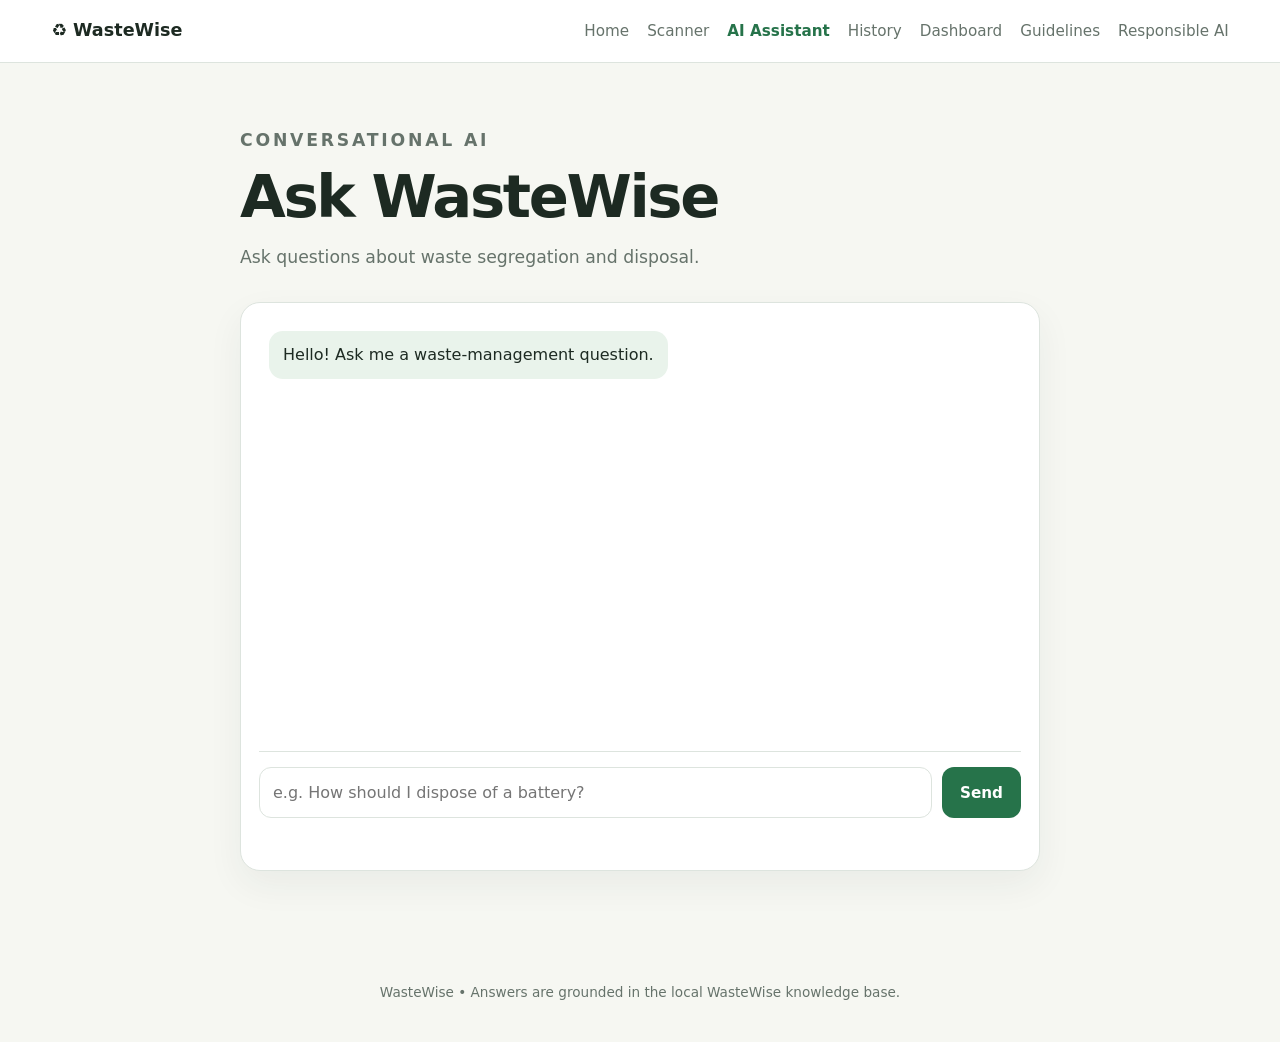
==== frontend/assistant.html @ 445946f4 "Add WasteWise AI application" ====
<!DOCTYPE html>
<html lang="en">
<head>
  <meta charset="UTF-8" />
  <meta name="viewport" content="width=device-width, initial-scale=1.0" />
  <title>AI Assistant | WasteWise</title>
  <link rel="stylesheet" href="css/style.css" />
</head>
<body>
<header class="topbar">
  <div class="brand">♻ <span>WasteWise</span></div>
  <nav>
    <a href="index.html">Home</a>
    <a href="scanner.html">Scanner</a>
    <a class="active" href="assistant.html">AI Assistant</a>
    <a href="history.html">History</a>
    <a href="dashboard.html">Dashboard</a>
    <a href="guidelines.html">Guidelines</a>
    <a href="responsible-ai.html">Responsible AI</a>
  </nav>
</header>

<main class="container page narrow">
  <section class="page-heading">
    <p class="eyebrow">CONVERSATIONAL AI</p>
    <h1>Ask WasteWise</h1>
    <p>Ask questions about waste segregation and disposal.</p>
  </section>

  <section class="panel chat-panel">
    <div id="messages" class="messages">
      <div class="message assistant">Hello! Ask me a waste-management question.</div>
    </div>
    <form id="chatForm" class="chat-form">
      <input id="question" type="text" placeholder="e.g. How should I dispose of a battery?" autocomplete="off" />
      <button class="btn primary" type="submit">Send</button>
    </form>
    <p id="chatStatus" class="status"></p>
  </section>
</main>

<footer><p>WasteWise • Answers are grounded in the local WasteWise knowledge base.</p></footer>
<script src="js/assistant.js"></script>
</body>
</html>
---- frontend/css/style.css ----
:root {
  --bg: #f6f7f2;
  --surface: #ffffff;
  --text: #1d2a22;
  --muted: #66736b;
  --line: #dde4de;
  --accent: #26734a;
  --accent-dark: #1c5c3a;
  --soft: #e9f3eb;
  --danger: #a33a2c;
  --warning-bg: #fff8e8;
  --warning-border: #ead1a2;
  --warning-text: #6f5324;
  font-family: Inter, system-ui, -apple-system, BlinkMacSystemFont, "Segoe UI", sans-serif;
}

*,
*::before,
*::after { box-sizing: border-box; }

html { scroll-behavior: smooth; }

body {
  margin: 0;
  min-width: 320px;
  background: var(--bg);
  color: var(--text);
  overflow-x: hidden;
  line-height: 1.45;
  -webkit-text-size-adjust: 100%;
}

img,
svg { max-width: 100%; }

button,
input { font: inherit; }

button { -webkit-tap-highlight-color: transparent; }

a { color: inherit; text-decoration: none; }

a:focus-visible,
button:focus-visible,
input:focus-visible,
label:focus-visible {
  outline: 3px solid rgba(38, 115, 74, .25);
  outline-offset: 2px;
}

.topbar {
  position: sticky;
  top: 0;
  z-index: 20;
  display: flex;
  align-items: center;
  justify-content: space-between;
  gap: 20px;
  width: 100%;
  padding: 14px clamp(16px, 4vw, 72px);
  background: rgba(255, 255, 255, .96);
  border-bottom: 1px solid var(--line);
  backdrop-filter: blur(10px);
}

.brand {
  flex: 0 0 auto;
  white-space: nowrap;
  font-weight: 800;
  font-size: clamp(1rem, 1.7vw, 1.1rem);
}

.topbar nav {
  display: flex;
  align-items: center;
  justify-content: flex-end;
  gap: 18px;
  flex-wrap: wrap;
  min-width: 0;
  color: var(--muted);
  font-size: .95rem;
}

.topbar nav a {
  padding: 6px 0;
  white-space: nowrap;
}

.topbar nav a:hover,
.topbar nav .active { color: var(--accent); font-weight: 700; }

.container {
  width: min(1120px, calc(100% - 40px));
  margin-inline: auto;
}

.hero {
  min-height: calc(100svh - 72px);
  display: grid;
  grid-template-columns: minmax(0, 1.15fr) minmax(300px, .85fr);
  gap: clamp(36px, 7vw, 80px);
  align-items: center;
  padding: clamp(44px, 7vw, 80px) 0;
}

.eyebrow {
  color: var(--accent);
  font-size: .8rem;
  font-weight: 800;
  letter-spacing: .16em;
  margin: 0 0 12px;
}

h1 {
  margin: 0;
  font-size: clamp(2.4rem, 6vw, 4.8rem);
  line-height: 1.02;
  letter-spacing: -.04em;
  overflow-wrap: anywhere;
}

h2,
h3 { line-height: 1.2; }

.subtitle,
.page-heading p {
  color: var(--muted);
  font-size: clamp(1rem, 1.8vw, 1.08rem);
  line-height: 1.6;
  max-width: 680px;
}

.actions {
  display: flex;
  gap: 12px;
  flex-wrap: wrap;
  margin: 28px 0;
}

.btn {
  display: inline-flex;
  justify-content: center;
  align-items: center;
  min-height: 46px;
  border: 0;
  border-radius: 12px;
  padding: 12px 18px;
  cursor: pointer;
  font-weight: 750;
  font-size: .95rem;
  transition: transform .15s ease, background-color .15s ease, border-color .15s ease;
}

.btn:hover { transform: translateY(-1px); }
.btn.primary { background: var(--accent); color: #fff; }
.btn.primary:hover { background: var(--accent-dark); }
.btn.secondary { background: var(--surface); border: 1px solid var(--line); }
.btn:disabled { opacity: .5; cursor: not-allowed; transform: none; }
.full { width: 100%; margin-top: 18px; }

.stats {
  display: flex;
  gap: clamp(18px, 4vw, 34px);
  flex-wrap: wrap;
  margin-top: 40px;
}

.stats div { display: grid; gap: 4px; min-width: 92px; }
.stats strong { font-size: 1.5rem; }
.stats span { color: var(--muted); font-size: .85rem; }

.feature-card,
.panel,
.category-card,
.card,
.metric-card {
  background: var(--surface);
  border: 1px solid var(--line);
  box-shadow: 0 14px 36px rgba(38, 58, 45, .06);
}

.feature-card,
.panel,
.category-card,
.card,
.metric-card { border-radius: 20px; }

.feature-card { padding: clamp(24px, 4vw, 38px); }
.feature-icon { font-size: clamp(2.5rem, 6vw, 3.5rem); margin-bottom: 20px; }
.feature-card h2 { margin: 0 0 8px; }
.feature-card p { color: var(--muted); line-height: 1.6; }
.text-link { color: var(--accent); font-weight: 750; }

.page { padding: clamp(40px, 6vw, 64px) 0 72px; }
.page-heading { margin-bottom: 30px; }
.page-heading h1 { font-size: clamp(2.25rem, 5vw, 3.7rem); }

.scanner-grid {
  display: grid;
  grid-template-columns: repeat(2, minmax(0, 1fr));
  gap: 24px;
  align-items: stretch;
}

.panel { padding: clamp(20px, 3vw, 26px); min-width: 0; }

.upload-box {
  min-height: 300px;
  border: 2px dashed #cfdad1;
  border-radius: 16px;
  display: grid;
  place-items: center;
  align-content: center;
  text-align: center;
  cursor: pointer;
  padding: 22px;
  background: #fbfcfa;
  transition: border-color .15s ease, background-color .15s ease;
}

.upload-box:hover { border-color: var(--accent); background: var(--soft); }
.upload-icon { font-size: 3rem; }
.upload-box h2 { margin: 12px 0 6px; }
.upload-box p { margin: 0; color: var(--muted); }

.preview {
  display: block;
  width: 100%;
  height: min(320px, 42vw);
  min-height: 220px;
  object-fit: contain;
  border-radius: 14px;
  margin-top: 18px;
  background: #f1f4f1;
}

.hidden { display: none !important; }
.status { min-height: 22px; margin: 12px 0 0; color: var(--muted); font-size: .9rem; }
.status.error { color: var(--danger); }
.panel-title { font-weight: 800; margin-bottom: 18px; }

.empty-state {
  min-height: 355px;
  display: grid;
  place-items: center;
  text-align: center;
  color: var(--muted);
  align-content: center;
  gap: 8px;
}

.empty-state div { font-size: 3rem; }

.result-row {
  display: flex;
  justify-content: space-between;
  align-items: flex-start;
  gap: 18px;
  padding: 15px 0;
  border-bottom: 1px solid var(--line);
}

.result-row span,
.result-block span { color: var(--muted); }
.result-row strong { max-width: 60%; text-align: right; overflow-wrap: anywhere; }
.result-block { padding: 18px 0; }
.result-block p { line-height: 1.5; }

.recommendation {
  background: var(--soft);
  border-radius: 14px;
  padding: 18px;
  margin-top: 6px;
}

.recommendation span { font-weight: 800; }
.recommendation p { line-height: 1.55; margin: 10px 0 8px; overflow-wrap: anywhere; }
.recommendation small { color: var(--muted); display: block; line-height: 1.45; }

.narrow { width: min(800px, calc(100% - 40px)); }

.chat-panel { padding: 18px; }

.messages {
  min-height: 430px;
  max-height: 55svh;
  overflow-y: auto;
  padding: 10px;
  display: flex;
  flex-direction: column;
  gap: 10px;
  overscroll-behavior: contain;
}

.message {
  max-width: min(80%, 680px);
  padding: 12px 14px;
  border-radius: 14px;
  line-height: 1.5;
  overflow-wrap: anywhere;
  word-break: break-word;
}

.message.assistant { background: var(--soft); align-self: flex-start; }
.message.user { background: var(--accent); color: #fff; align-self: flex-end; }

.chat-form {
  display: flex;
  gap: 10px;
  border-top: 1px solid var(--line);
  padding-top: 15px;
}

.chat-form input {
  flex: 1 1 auto;
  min-width: 0;
  border: 1px solid var(--line);
  border-radius: 12px;
  padding: 13px;
  font: inherit;
}

.category-grid {
  display: grid;
  grid-template-columns: repeat(4, minmax(0, 1fr));
  gap: 18px;
}

.category-card { padding: 22px; }
.category-card h3 { margin: 10px 0 7px; }
.category-card p { color: var(--muted); font-size: .92rem; line-height: 1.5; }

footer { text-align: center; padding: 26px 16px; color: var(--muted); font-size: .85rem; }

.source-card {
  margin-top: 4px;
  align-self: flex-start;
  width: 100%;
  max-width: 80%;
  background: #f8fbf8;
  border: 1px solid var(--line);
  border-radius: 14px;
  padding: 12px 14px;
}

.source-card > strong { display: block; margin-bottom: 8px; }
.source-item { display: flex; justify-content: space-between; gap: 14px; align-items: center; padding: 7px 0; border-top: 1px solid var(--line); font-size: .9rem; }
.source-item:first-of-type { border-top: 0; }
.source-item a { color: var(--accent); font-weight: 700; overflow-wrap: anywhere; }

.table-panel { overflow: hidden; }
.table-wrap { overflow-x: auto; -webkit-overflow-scrolling: touch; }
table { width: 100%; min-width: 680px; border-collapse: collapse; }
th, td { text-align: left; padding: 14px 12px; border-bottom: 1px solid var(--line); white-space: nowrap; }
th { color: var(--muted); font-size: .84rem; font-weight: 800; }
.badge { display: inline-flex; padding: 6px 9px; border-radius: 999px; background: var(--soft); color: var(--accent-dark); font-size: .8rem; font-weight: 800; }
.empty-state.compact { min-height: 180px; }

.review-box {
  margin-top: 12px;
  padding: 13px 15px;
  border-radius: 12px;
  border: 1px solid var(--warning-border);
  background: var(--warning-bg);
  color: var(--warning-text);
  line-height: 1.45;
}

.review-box strong { display: block; margin-bottom: 6px; }
.review-box ul { margin: 6px 0 0 18px; padding: 0; }

/* Dashboard */
.dashboard-page { padding-top: clamp(44px, 7vw, 70px); }
.dashboard-stats { margin: 0 0 28px; }
.dashboard-page .dashboard-stats { display: grid; grid-template-columns: repeat(4, minmax(0, 1fr)); gap: 18px; }
.metric-card { padding: 22px 24px; }
.metric-card strong { display: block; font-size: clamp(1.7rem, 3vw, 31px); color: #183128; overflow-wrap: anywhere; }
.metric-card span { color: #66766f; margin-top: 7px; display: block; }

.dashboard-grid { display: grid; grid-template-columns: repeat(2, minmax(0, 1fr)); gap: 20px; }
.card { padding: 26px; }
.full-width { grid-column: 1 / -1; }
.card-heading { display: flex; justify-content: space-between; gap: 18px; align-items: baseline; margin-bottom: 20px; }
.card-heading h2 { margin: 0; }
.card-heading span { color: #7a8982; font-size: 13px; }
.bar-list { display: flex; flex-direction: column; gap: 16px; }
.bar-label { display: flex; justify-content: space-between; gap: 12px; margin-bottom: 7px; color: #31453d; }
.bar-track { height: 11px; background: #edf2ee; border-radius: 999px; overflow: hidden; }
.bar-fill { height: 100%; background: #257b50; border-radius: 999px; }
.quality-grid { display: grid; grid-template-columns: repeat(3, minmax(0, 1fr)); gap: 12px; }
.quality-grid > div { background: #f4f8f4; border-radius: 14px; padding: 18px 14px; text-align: center; }
.quality-grid strong { display: block; font-size: 25px; color: #183128; }
.quality-grid span { display: block; color: #697a72; font-size: 12px; margin-top: 6px; }
.quality-track { height: 13px; background: #edf2ee; border-radius: 999px; overflow: hidden; margin: 22px 0 12px; }
.quality-fill { height: 100%; width: 0; background: #257b50; border-radius: 999px; transition: width .5s ease; }
.daily-chart { min-height: 230px; display: flex; align-items: flex-end; gap: 13px; padding: 12px 5px 5px; border-bottom: 1px solid #e4eae5; overflow-x: auto; }
.day-column { flex: 1 0 32px; min-width: 32px; height: 220px; display: flex; flex-direction: column; align-items: center; justify-content: flex-end; }
.day-value { font-size: 12px; color: #4b6259; margin-bottom: 6px; }
.day-bar-wrap { width: 100%; height: 160px; display: flex; align-items: flex-end; justify-content: center; }
.day-bar { width: min(34px, 65%); min-height: 8px; background: #257b50; border-radius: 9px 9px 0 0; }
.day-label { margin-top: 9px; font-size: 11px; color: #73827b; text-align: center; white-space: nowrap; }
.dashboard-note { margin-top: 20px; background: #edf6ef; border: 1px solid #d7e8da; border-radius: 18px; padding: 21px 24px; display: flex; justify-content: space-between; align-items: center; gap: 20px; }
.dashboard-note p { margin: 6px 0 0; color: #5f7168; max-width: 850px; }

@media (max-width: 1050px) {
  .topbar { align-items: flex-start; }
  .topbar nav { gap: 12px 16px; }
  .container { width: min(100% - 32px, 1120px); }
  .dashboard-page .dashboard-stats { grid-template-columns: repeat(2, minmax(0, 1fr)); }
  .category-grid { grid-template-columns: repeat(2, minmax(0, 1fr)); }
}

@media (max-width: 850px) {
  .topbar {
    position: sticky;
    align-items: flex-start;
    flex-direction: column;
    gap: 10px;
    padding-block: 12px;
  }

  .topbar nav {
    width: 100%;
    justify-content: flex-start;
    flex-wrap: nowrap;
    overflow-x: auto;
    padding-bottom: 2px;
    scrollbar-width: thin;
  }

  .hero,
  .scanner-grid,
  .dashboard-grid { grid-template-columns: 1fr; }

  .hero {
    min-height: auto;
    padding-top: 44px;
  }

  .feature-card { max-width: 720px; }
  .full-width { grid-column: auto; }
}

@media (max-width: 600px) {
  .container,
  .narrow { width: min(100% - 24px, 1120px); }
  .page { padding-top: 34px; }
  .page-heading { margin-bottom: 24px; }
  .page-heading h1 { font-size: clamp(2rem, 12vw, 3rem); }
  h1 { font-size: clamp(2.2rem, 12vw, 3.6rem); }

  .actions,
  .chat-form { flex-direction: column; }
  .actions .btn,
  .chat-form .btn { width: 100%; }

  .stats { gap: 18px; margin-top: 28px; }
  .scanner-grid { gap: 16px; }
  .panel { padding: 18px; border-radius: 16px; }
  .upload-box { min-height: 240px; }
  .preview { height: 260px; min-height: 180px; }
  .empty-state { min-height: 280px; }

  .result-row { gap: 12px; }
  .result-row strong { max-width: 55%; }
  .message { max-width: 92%; }
  .messages { min-height: 360px; max-height: 58svh; padding-inline: 4px; }

  .category-grid { grid-template-columns: 1fr; }
  .category-card { padding: 18px; }

  .dashboard-page .dashboard-stats { grid-template-columns: 1fr; }
  .card { padding: 18px; }
  .quality-grid { grid-template-columns: 1fr; }
  .card-heading { align-items: flex-start; flex-direction: column; gap: 6px; }
  .dashboard-note { flex-direction: column; align-items: stretch; padding: 18px; }
  .dashboard-note .btn { width: 100%; }

  .daily-chart { gap: 7px; }
  .source-card { max-width: 100%; }
}

@media (max-width: 400px) {
  .topbar nav { gap: 10px 14px; font-size: .9rem; }
  .eyebrow { font-size: .74rem; }
  .upload-box { min-height: 210px; padding: 16px; }
  .preview { height: 230px; }
  .metric-card { padding: 18px; }
}

@media (prefers-reduced-motion: reduce) {
  html { scroll-behavior: auto; }
  *, *::before, *::after { transition: none !important; animation: none !important; }
}
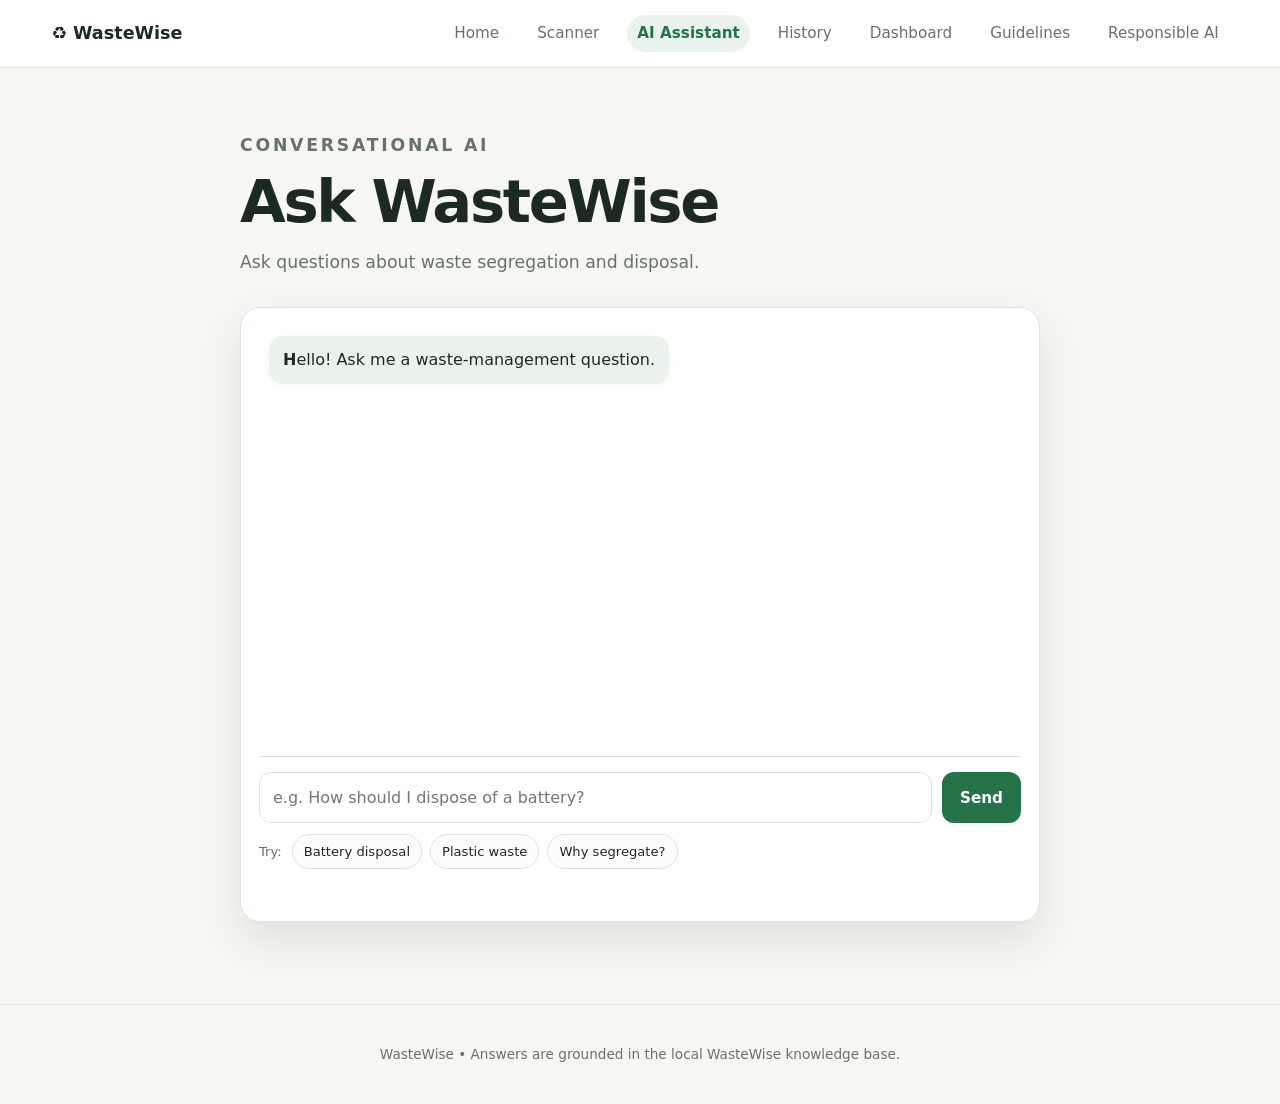
==== commit e1b196a3: "Improved the frontend part" ====
--- a/frontend/assistant.html
+++ b/frontend/assistant.html
@@ -35,7 +35,13 @@
       <input id="question" type="text" placeholder="e.g. How should I dispose of a battery?" autocomplete="off" />
       <button class="btn primary" type="submit">Send</button>
     </form>
-    <p id="chatStatus" class="status"></p>
+    <div class="quick-prompts" aria-label="Suggested questions">
+      <span class="quick-label">Try:</span>
+      <button type="button" class="quick-prompt" data-question="How should I dispose of an old battery?">Battery disposal</button>
+      <button type="button" class="quick-prompt" data-question="How should plastic waste be handled?">Plastic waste</button>
+      <button type="button" class="quick-prompt" data-question="Why should waste be segregated?">Why segregate?</button>
+    </div>
+    <p id="chatStatus" class="status" aria-live="polite"></p>
   </section>
 </main>
 
--- a/frontend/css/style.css
+++ b/frontend/css/style.css
@@ -492,3 +492,251 @@
   html { scroll-behavior: auto; }
   *, *::before, *::after { transition: none !important; animation: none !important; }
 }
+
+/* Human-in-the-loop feedback */
+.feedback-box {
+  margin-top: 16px;
+  padding: 16px;
+  border: 1px solid var(--line);
+  border-radius: 14px;
+  background: #fff;
+}
+.feedback-question { display: grid; gap: 3px; }
+.feedback-question span { color: var(--muted); font-size: .86rem; }
+.feedback-actions { display: flex; gap: 10px; margin-top: 12px; }
+.feedback-actions .btn { min-height: 40px; }
+.correction-form { margin-top: 12px; padding-top: 12px; border-top: 1px solid var(--line); }
+.correction-form label { display: block; color: var(--muted); font-size: .88rem; margin-bottom: 7px; }
+.correction-row { display: flex; gap: 10px; align-items: center; }
+.correction-row select { flex: 1; min-width: 0; padding: 11px 12px; border: 1px solid var(--line); border-radius: 11px; background: #fff; color: var(--text); }
+.feedback-status { margin-top: 9px; color: var(--muted); font-size: .86rem; min-height: 20px; }
+
+@media (max-width: 600px) {
+  .feedback-actions { flex-direction: column; }
+  .feedback-actions .btn { width: 100%; }
+  .correction-row { flex-direction: column; align-items: stretch; }
+  .correction-row .btn { width: 100%; }
+}
+
+
+/* Phase 15 — Final UI/UX polish */
+:root {
+  --shadow-soft: 0 12px 30px rgba(24, 49, 40, .06);
+  --shadow-hover: 0 18px 42px rgba(24, 49, 40, .10);
+}
+
+body {
+  min-height: 100svh;
+  display: flex;
+  flex-direction: column;
+}
+
+main { flex: 1; }
+
+.topbar {
+  min-height: 68px;
+}
+
+.topbar nav a {
+  position: relative;
+  border-radius: 999px;
+  padding: 7px 10px;
+  transition: background-color .15s ease, color .15s ease, transform .15s ease;
+}
+
+.topbar nav a:hover {
+  background: #f0f6f1;
+  transform: translateY(-1px);
+}
+
+.topbar nav .active {
+  background: var(--soft);
+}
+
+.btn {
+  min-height: 48px;
+  box-shadow: 0 3px 0 rgba(0, 0, 0, .03);
+}
+
+.btn.loading {
+  position: relative;
+  gap: 9px;
+}
+
+.btn.loading::before {
+  content: '';
+  width: 15px;
+  height: 15px;
+  border: 2px solid rgba(255,255,255,.45);
+  border-top-color: #fff;
+  border-radius: 50%;
+  animation: spin .8s linear infinite;
+}
+
+@keyframes spin { to { transform: rotate(360deg); } }
+
+.feature-card,
+.panel,
+.card,
+.metric-card,
+.category-card {
+  box-shadow: var(--shadow-soft);
+  transition: transform .18s ease, box-shadow .18s ease, border-color .18s ease;
+}
+
+.feature-card:hover,
+.category-card:hover,
+.metric-card:hover,
+.card:hover {
+  transform: translateY(-2px);
+  box-shadow: var(--shadow-hover);
+  border-color: #d0dcd3;
+}
+
+.upload-box {
+  position: relative;
+  overflow: hidden;
+}
+
+.upload-box.dragging {
+  border-color: var(--accent);
+  background: var(--soft);
+  transform: scale(1.01);
+}
+
+.upload-box small {
+  display: block;
+  margin-top: 8px;
+  color: var(--muted);
+  font-size: .82rem;
+}
+
+.preview {
+  border: 1px solid var(--line);
+}
+
+.scanner-actions {
+  display: grid;
+  grid-template-columns: minmax(0, 1fr) auto;
+  gap: 10px;
+  margin-top: 18px;
+}
+
+.scanner-actions .full {
+  width: 100%;
+  margin-top: 0;
+}
+
+.clear-btn {
+  width: auto;
+  min-width: 120px;
+  padding-inline: 16px;
+}
+
+.status {
+  border-radius: 10px;
+  padding: 7px 9px;
+}
+
+.status:not(:empty) {
+  background: #f2f5f2;
+}
+
+.status.error:not(:empty) {
+  background: #fff1ef;
+}
+
+.chat-panel {
+  box-shadow: var(--shadow-hover);
+}
+
+.messages {
+  scroll-padding-bottom: 18px;
+}
+
+.message {
+  box-shadow: 0 2px 8px rgba(24, 49, 40, .04);
+}
+
+.message.assistant::first-letter {
+  font-weight: 600;
+}
+
+.quick-prompts {
+  display: flex;
+  flex-wrap: wrap;
+  align-items: center;
+  gap: 8px;
+  margin-top: 11px;
+}
+
+.quick-label {
+  color: var(--muted);
+  font-size: .82rem;
+  margin-right: 2px;
+}
+
+.quick-prompt {
+  border: 1px solid var(--line);
+  background: #fbfcfb;
+  color: var(--text);
+  border-radius: 999px;
+  padding: 7px 11px;
+  cursor: pointer;
+  font-size: .82rem;
+  transition: border-color .15s ease, background-color .15s ease, transform .15s ease;
+}
+
+.quick-prompt:hover {
+  border-color: #c7d7cc;
+  background: var(--soft);
+  transform: translateY(-1px);
+}
+
+.source-card {
+  box-shadow: 0 4px 12px rgba(24, 49, 40, .04);
+}
+
+.source-item a {
+  padding: 4px 8px;
+  border-radius: 8px;
+}
+
+.source-item a:hover {
+  background: var(--soft);
+}
+
+.table-wrap {
+  border-radius: 12px;
+}
+
+th { position: sticky; top: 0; background: #fff; }
+
+.dashboard-note {
+  box-shadow: var(--shadow-soft);
+}
+
+footer {
+  border-top: 1px solid rgba(221, 228, 222, .7);
+  margin-top: 10px;
+}
+
+@media (max-width: 600px) {
+  .topbar nav a { padding: 7px 9px; }
+  .scanner-actions { grid-template-columns: 1fr; }
+  .clear-btn { width: 100%; }
+  .quick-prompts { gap: 7px; }
+  .quick-prompt { flex: 1 1 auto; text-align: center; }
+}
+
+@media (prefers-reduced-motion: reduce) {
+  .feature-card,
+  .category-card,
+  .metric-card,
+  .card,
+  .btn,
+  .topbar nav a,
+  .quick-prompt,
+  .upload-box { transition: none !important; }
+  .btn.loading::before { animation: none; }
+}
